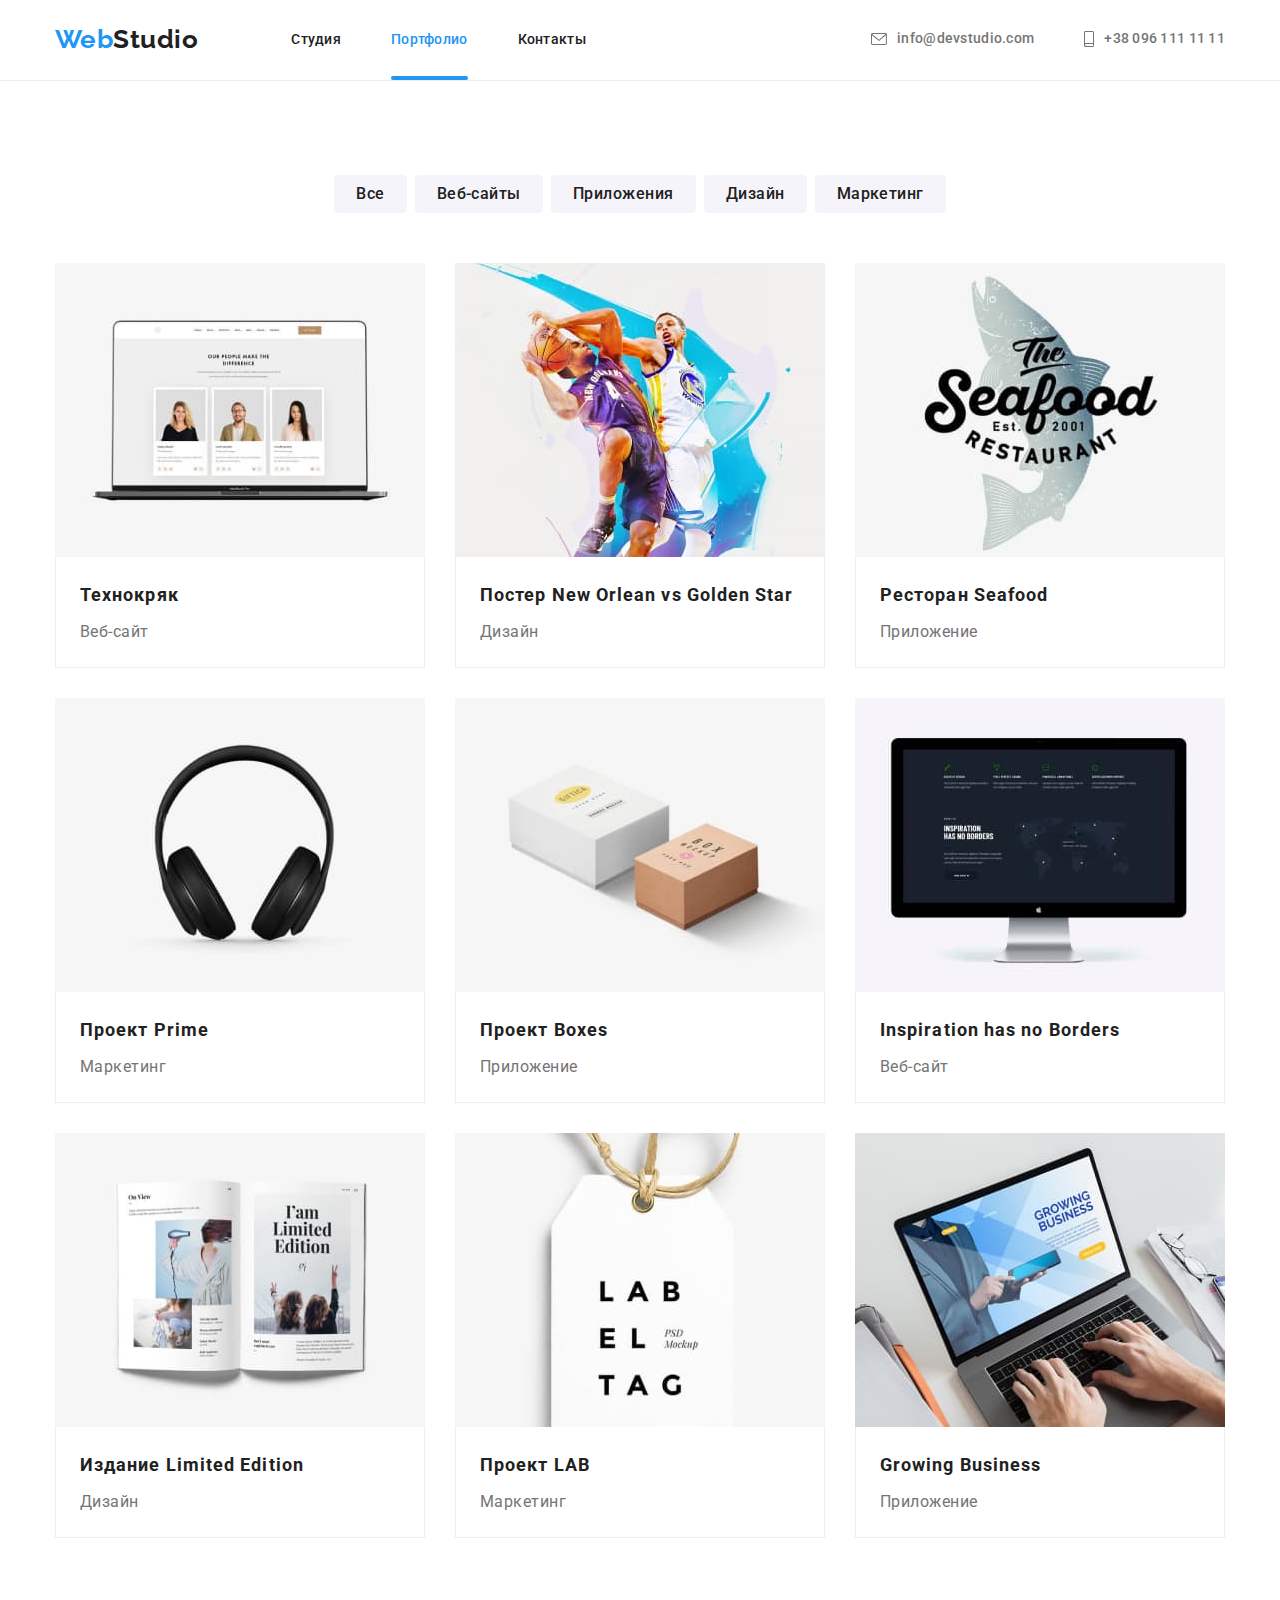
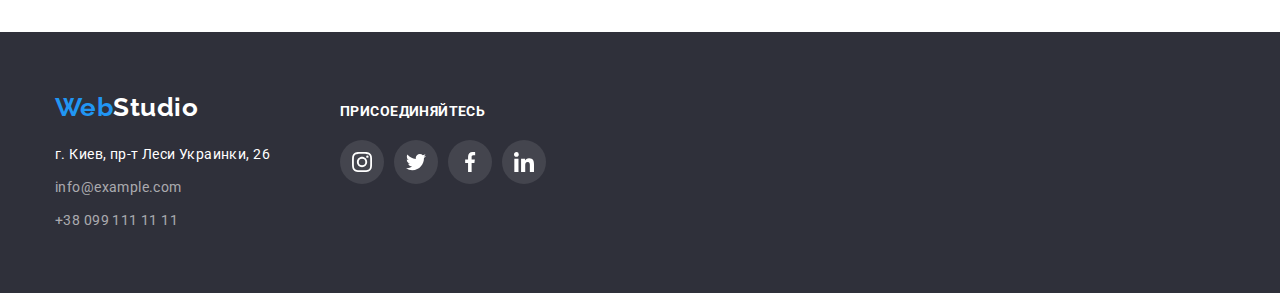
==== portfolio.html @ d1269f18 "hw-06 start" ====
<!DOCTYPE html>
<html lang="ru">

<head>
    <meta charset="UTF-8">
    <meta http-equiv="X-UA-Compatible" content="IE=edge">
    <meta name="viewport" content="width=device-width, initial-scale=1.0">
    <title>Web studio</title>
    <link rel="preconnect" href="https://fonts.googleapis.com">
    <link rel="preconnect" href="https://fonts.gstatic.com" crossorigin>
    <link href="https://fonts.googleapis.com/css2?family=Raleway:wght@700&family=Roboto:wght@400;500;700;900&display=swap"
        rel="stylesheet">
    <link rel="stylesheet" href="https://cdnjs.cloudflare.com/ajax/libs/modern-normalize/1.1.0/modern-normalize.min.css">
    <link rel="stylesheet" href="./css/styles.css" />
</head>

<body class="body">

    <!--Шапка сайта-->
    <header class="page-header">
        <div class="container">
            <nav class="main-nav">
                <a href="./index.html" class="header-logo">Web<span class="header-logo-span">Studio</span></a>
    
                <ul class="site-nav list">
                    <li class="item"><a href="./index.html" class="site-nav-link">Студия</a></li>
                    <li class="item"><a href="./portfolio.html" class="site-nav-link active">Портфолио</a></li>
                    <li class="item"><a href="./" class="site-nav-link">Контакты</a></li>
                </ul>
            </nav>
    
            <ul class="auth-nav list">
                <li class="item ">
                    <a href="mailto:info@devstudio.com" class="auth-nav-link">
                        <svg class="icon-envelope auth-nav-icon" width="16px" height="12px">
                            <use href="./images/icons.svg#icon-envelope"></use>
                        </svg>
                        info@devstudio.com</a>
                </li>
                <li class="item">
                    <a href="tel:+380961111111" class="auth-nav-link">
                        <svg class="icon-smartphone auth-nav-icon" width="10px" height="16px">
                            <use href="./images/icons.svg#icon-smartphone"></use>
                        </svg>
                        +38 096 111 11 11</a>
                </li>
            </ul>
        </div>
    </header>

    <!--Основной контент-->
    <main>

        <!-- Портфолио -->
        <section class="section">
            <h1 class="section-title-our-portfolio">Портфолио проектов</h1>
            <div class="container">
                <ul class="list filters-list">
                    <li class="item filters-item">
                        <button type="button" class="filter-button">Все</button>
                    </li>
                    <li class="item filters-item">
                        <button type="button" class="filter-button">Веб-сайты</button>
                    </li>
                    <li class="item filters-item">
                        <button type="button" class="filter-button">Приложения</button>
                    </li>
                    <li class="item filters-item">
                        <button type="button" class="filter-button">Дизайн</button>
                    </li>
                    <li class="item filters-item">
                        <button type="button" class="filter-button">Маркетинг</button>
                    </li>
                </ul>

                <ul class="list projects-list">
                    <li class="item projects-item">
                        <a href="" class="projects-link">
                            <div class="projects-img-wrapper">
                                <img src="./images/portfolio/technocrack.jpg" alt="Лаптоп с картинками людей" width="370" height="294">
                                <p class="projects-img-text">Ресурс предлагает комплексные предложения с разным уровнем функционала и сервисов. Все это позволит посетителю получить
                                исчерпывающие сведения о компании или частном лице.</p>
                            </div>
                        <div class="projects-card-wrapper">
                            <h2 class="title projects-title">Технокряк</h2>
                            <p class="text projects-text">Веб-сайт</p>
                        </div>
                        </a>
                    </li>
                    <li class="item projects-item">
                        <a href="" class="projects-link">
                            <div class="projects-img-wrapper">
                                <img src="./images/portfolio/neworleanvsgoldenstar.jpg" alt="Баскетболисты боряться за мячь" width="370"
                                    height="294">
                                <p class="projects-img-text">Ресурс предлагает комплексные предложения с разным уровнем функционала и сервисов. Все
                                    это позволит посетителю получить
                                    исчерпывающие сведения о компании или частном лице.</p>
                            </div>
                        <div class="projects-card-wrapper">
                            <h2 class="title projects-title">Постер <span lang="en">New Orlean vs Golden Star</span></h2>
                            <p class="text projects-text">Дизайн</p>
                        </div>
                        </a>
                    </li>
                    <li class="item projects-item">
                        <a href="" class="projects-link">
                            <div class="projects-img-wrapper">
                                <img src="./images/portfolio/seafood.jpg" alt="Название ресторана с рыбой на фоне" width="370" height="294">
                                <p class="projects-img-text">Ресурс предлагает комплексные предложения с разным уровнем функционала и сервисов. Все
                                    это позволит посетителю получить
                                    исчерпывающие сведения о компании или частном лице.</p>
                            </div>
                        <div class="projects-card-wrapper">
                            <h2 class="title projects-title">Ресторан <span lang="en">Seafood</span></h2>
                            <p class="text projects-text">Приложение</p>
                        </div>
                        </a>
                    </li>
                    <li class="item projects-item">
                        <a href="" class="projects-link">
                            <div class="projects-img-wrapper">
                                <img src="./images/portfolio/prime.jpg" alt="Наушники" width="370" height="294">
                                <p class="projects-img-text">Ресурс предлагает комплексные предложения с разным уровнем функционала и сервисов. Все
                                    это позволит посетителю получить
                                    исчерпывающие сведения о компании или частном лице.</p>
                            </div>
                        <div class="projects-card-wrapper">
                            <h2 class="title projects-title">Проект <span lang="en">Prime</span></h2>
                            <p class="text projects-text">Маркетинг</p>
                        </div>
                        </a>
                    </li>
                    <li class="item projects-item">
                        <a href="" class="projects-link">
                            <div class="projects-img-wrapper">
                                <img src="./images/portfolio/boxes.jpg" alt="Две небольшие коробки" width="370" height="294">
                                <p class="projects-img-text">Ресурс предлагает комплексные предложения с разным уровнем функционала и сервисов. Все
                                    это позволит посетителю получить
                                    исчерпывающие сведения о компании или частном лице.</p>
                            </div>
                        <div class="projects-card-wrapper">
                            <h2 class="title projects-title">Проект <span lang="en">Boxes</span></h2>
                            <p class="text projects-text">Приложение</p>
                        </div>
                        </a>
                    </li>
                    <li class="item projects-item">
                        <a href="" class="projects-link">
                            <div class="projects-img-wrapper">
                                <img src="./images/portfolio/hasnoborders.jpg" alt="Компьютер с картой мира" width="370" height="294">
                                <p class="projects-img-text">Ресурс предлагает комплексные предложения с разным уровнем функционала и сервисов. Все
                                    это позволит посетителю получить
                                    исчерпывающие сведения о компании или частном лице.</p>
                            </div>
                        <div class="projects-card-wrapper">
                            <h2 class="title projects-title"><span lang="en">Inspiration has no Borders</span></h2>
                            <p class="text projects-text">Веб-сайт</p>
                        </div>
                        </a>
                    </li>
                    <li class="item projects-item">
                        <a href="" class="projects-link">
                            <div class="projects-img-wrapper">
                                <img src="./images/portfolio/limitededition.jpg" alt="Книга с картинками" width="370" height="294">
                                <p class="projects-img-text">Ресурс предлагает комплексные предложения с разным уровнем функционала и сервисов. Все
                                    это позволит посетителю получить
                                    исчерпывающие сведения о компании или частном лице.</p>
                            </div>
                        <div class="projects-card-wrapper">
                            <h2 class="title projects-title">Издание <span lang="en">Limited Edition</span></h2>
                            <p class="text projects-text">Дизайн</p>
                        </div>
                        </a>
                    </li>
                    <li class="item projects-item">
                        <a href="" class="projects-link">
                            <div class="projects-img-wrapper">
                                <img src="./images/portfolio/lab.jpg" alt="бирка с надписью" width="370" height="294">
                                <p class="projects-img-text">Ресурс предлагает комплексные предложения с разным уровнем функционала и сервисов. Все
                                    это позволит посетителю получить
                                    исчерпывающие сведения о компании или частном лице.</p>
                            </div>
                        <div class="projects-card-wrapper">
                            <h2 class="title projects-title">Проект <span lang="en">LAB</span></h2>
                            <p class="text projects-text">Маркетинг</p>
                        </div>
                        </a>
                    </li>
                    <li class="item projects-item">
                        <a href="" class="projects-link">
                            <div class="projects-img-wrapper">
                                <img src="./images/portfolio/growingbusiness.jpg" alt="Лаптоп на экране человек с телефоном и надпись Growing business" width="370" height="294">
                                <p class="projects-img-text">Ресурс предлагает комплексные предложения с разным уровнем функционала и сервисов. Все
                                    это позволит посетителю получить
                                    исчерпывающие сведения о компании или частном лице.</p>
                                </div>
                        <div class="projects-card-wrapper">
                            <h2 class="title projects-title"><span lang="en">Growing Business</span></h2>
                            <p class="text projects-text">Приложение</p></div>
                        </a>
                    </li>
                </ul>
            </div>
        </section>

    </main>

    <!--Подвал-->
    <footer class="footer">
        <div class="container">
            <address class="footer-address">
                <a class="footer-logo" href="./index.html">Web<span class="footer-logo span">Studio</span></a>
                <ul class="address list">
                    <li class="item-address">
                        <a href="https://goo.gl/maps/AirsbdC57sYQPZAz8" target="_blank" rel="noopener noreferrer"
                            class="footer-link address">г. Киев, пр-т Леси Украинки, 26
                        </a>
                    </li>
                    <li class="item-address"><a href="mailto:info@dexample.com"
                            class="footer-link link">info@example.com</a></li>
                    <li class="item-address"><a href="tel:+380991111111" class="footer-link link">+38 099 111 11 11</a></li>
                </ul>
            </address>
    
            <div class="connect">
                <h2 class="connect-title">присоединяйтесь</h2>
                <ul class="connect-links list">
                    <li class="links-item">
                        <a href="" class="connect-links_social-items">
                            <svg class="icon" width="20px" height="20px">
                                <use href="./images/icons.svg#icon-instagram"></use>
                            </svg>
                        </a>
                    </li>
                    <li class="links-item">
                        <a href="" class="connect-links_social-items">
                            <svg class="icon" width="20px" height="20px">
                                <use href="./images/icons.svg#icon-twitter"></use>
                            </svg>
                        </a>
                    </li>
                    <li class="links-item">
                        <a href="" class="connect-links_social-items">
                            <svg class="icon" width="20px" height="20px">
                                <use href="./images/icons.svg#icon-facebook"></use>
                            </svg>
                        </a>
                    </li>
                    <li class="links-item">
                        <a href="" class="connect-links_social-items">
                            <svg class="icon" width="20px" height="20px">
                                <use href="./images/icons.svg#icon-linkedin"></use>
                            </svg>
                        </a>
                    </li>
                </ul>
            </div>
        </div>
    </footer>
</body>



</html>
---- css/styles.css ----
:root {
  --main-color: #757575;
  --secondary-color: #212121;
  --extra-color: #f5f4fa;

  --accent-color: #2196f3;
  --white-color: #ffffff;
  --grey-color: #2f303a;

  --icons-color: #afb1b8;
}

.body {
  background-color: var(--white-color);
  color: var(--main-color);

  font-family: Roboto, sans-serif;
  letter-spacing: 0.03em;
}

.list {
  list-style: none;
}

h1,
h2,
h3,
h4,
h5,
h6,
p {
  margin: 0;
}

ul,
li {
  padding: 0;
  margin: 0;
}

img {
  display: block;
}

.container {
  width: 1200px;
  margin-left: auto;
  margin-right: auto;
  padding-left: 15px;
  padding-right: 15px;
}

/* PAGE-HEADER */

.page-header {
  border-bottom: 1px solid #ececec;
  padding-top: 24px;
  padding-bottom: 25px;
}

.page-header .container {
  display: flex;
}

/* NAV */

.main-nav,
.auth-nav,
.site-nav {
  display: flex;
  align-items: center;
}

.header-logo {
  margin-right: 93px;
}

.header-logo,
.footer-logo {
  color: var(--accent-color);

  font-family: Raleway, sans-serif;
  font-weight: 700;
  font-size: 26px;
  line-height: 1.19;
  text-decoration: none;
}

.header-logo-span {
  color: var(--secondary-color);
}

.site-nav .item + .item {
  margin-left: 50px;
}

.site-nav-link {
  position: relative;

  color: var(--secondary-color);

  font-weight: 500;
  font-size: 14px;
  line-height: 1.14;
  letter-spacing: 0.02em;
  text-decoration: none;

  transition: color 250ms cubic-bezier(0.4, 0, 0.2, 1);
}

.site-nav-link.active {
  color: var(--accent-color);
}

.site-nav-link.active::after {
  content: '';
  display: inline-block;
  width: 100%;
  height: 4px;

  position: absolute;
  bottom: 0;
  left: 0;
  transform: translatey(33px);

  background-color: var(--accent-color);
  border-radius: 2px;
}

.site-nav-link:hover,
.site-nav-link:focus {
  color: var(--accent-color);
}

.auth-nav .item:last-child {
  margin-left: 50px;
}

.auth-nav {
  margin-left: auto;
}

.auth-nav .item {
  fill: var(--main-color);
}

.auth-nav-link {
  display: flex;
  align-items: center;
  color: inherit;

  font-weight: 500;
  font-size: 14px;
  line-height: 1.14;
  letter-spacing: 0.02em;
  list-style: none;
  text-decoration: none;

  transition: color 250ms cubic-bezier(0.4, 0, 0.2, 1), fill 250ms cubic-bezier(0.4, 0, 0.2, 1);
}

.auth-nav-icon {
  margin-right: 10px;
}

.auth-nav-link:hover,
.auth-nav-link:focus {
  color: var(--accent-color);
  fill: var(--accent-color);
}

/* HERO */

.hero {
  padding-top: 200px;
  padding-bottom: 200px;
  margin-left: auto;
  margin-right: auto;
  max-width: 1600px;
  height: 600px;

  background-color: var(--grey-color);
  background-position: center;
  background-repeat: no-repeat;
  background-size: cover;
  background-image: linear-gradient(rgba(47, 48, 58, 0.4), rgba(47, 48, 58, 0.4)),
    url('../images/banner-img.jpg');
}
.hero-title {
  margin-bottom: 30px;

  color: var(--white-color);
  font-weight: 900;
  font-size: 44px;
  line-height: 1.36;
  text-align: center;
  letter-spacing: 0.06em;
  text-transform: uppercase;
}

/* BUTTONS */
.hero-button {
  min-width: 200px;
  display: block;
  padding: 10px 22px 10px 22px;
  margin-left: auto;
  margin-right: auto;

  color: var(--white-color);
  background-color: var(--accent-color);

  font-family: roboto, sans-serif;
  font-weight: 700;
  font-size: 16px;
  line-height: 1.88;
  border-radius: 4px;

  border-style: hidden;
  letter-spacing: 0.06em;

  cursor: pointer;

  transition: background-color 250ms cubic-bezier(0.4, 0, 0.2, 1);
}

.hero-button:hover,
.hero-button:focus {
  background-color: #188ce8;
}

.filter-button {
  padding: 6px 22px 6px 22px;

  color: var(--secondary-color);
  background-color: var(--extra-color);

  font-family: roboto, sans-serif;
  font-weight: 500;
  font-size: 16px;
  line-height: 1.62;
  letter-spacing: 0.03em;
  border-radius: 4px;
  border: none;
  cursor: pointer;

  transition: color 250ms cubic-bezier(0.4, 0, 0.2, 1),
    background-color 250ms cubic-bezier(0.4, 0, 0.2, 1),
    box-shadow 250ms cubic-bezier(0.4, 0, 0.2, 1);
}

.filter-button:hover,
.filter-button:focus {
  color: var(--white-color);
  background-color: var(--accent-color);
  box-shadow: 0px 3px 1px rgba(0, 0, 0, 0.1), 0px 1px 2px rgba(0, 0, 0, 0.08),
    0px 2px 2px rgba(0, 0, 0, 0.12);
}

.filter-button.active {
  box-shadow: 0px 3px 1px rgba(0, 0, 0, 0.1), 0px 1px 2px rgba(0, 0, 0, 0.08),
    0px 2px 2px rgba(0, 0, 0, 0.12);
  border-radius: 4px;

  color: var(--white-color);
  background-color: var(--accent-color);
}

.modal-close-button {
  display: flex;
  justify-content: center;
  align-items: center;

  position: absolute;
  top: 8px;
  right: 8px;

  width: 30px;
  height: 30px;
  border: 1px solid rgba(0, 0, 0, 0.1);
  border-radius: 50%;

  padding: 0px;

  cursor: pointer;

  background-color: var(--white-color);
}

.close-icon {
  fill: #000000;
}

/* SECTION  */

.section .main-titel {
  color: var(--secondary-color);

  font-weight: 700;
  font-size: 36px;
  line-height: 1.17;
  text-align: center;
}

.section {
  padding-top: 94px;
  padding-bottom: 94px;
}

/* VISUALI HIDDEN */

.advantages-main-title {
  position: absolute;
  width: 1px;
  height: 1px;
  margin: -1px;
  border: 0;
  padding: 0;
  white-space: nowrap;
  clip-path: inset(100%);
  clip: rect(0 0 0 0);
  overflow: hidden;
}

/* ADVANTAGES */
.advantages-list {
  display: flex;
}

.advantages-item {
  margin-right: 30px;
  width: calc((100% - 90px) / 4);
}

.advantages-item:nth-child(4n) {
  margin-right: 0;
}

.advantages-title {
  color: var(--secondary-color);

  margin-top: 30px;
  font-weight: 700;
  font-size: 14px;
  line-height: 1.14;
  text-transform: uppercase;
}

.advantages-text {
  margin-top: 10px;
  font-size: 14px;
  line-height: 1.71;
}

.advantages-box {
  display: flex;
  justify-content: center;
  align-items: center;
  height: 120px;

  border-radius: 4px;
  background-color: var(--extra-color);
}

/* OUR-WORK */

.our-work {
  padding-top: 0px;
}

.work-list {
  margin-top: 50px;
  display: flex;
}

.work-item:not(:last-child) {
  margin-right: 30px;
}

.work-item-wrapper {
  position: relative;
}

.work-text {
  position: absolute;
  left: 0px;
  bottom: 0px;

  display: flex;
  justify-content: center;
  align-items: center;

  width: 100%;
  height: 70px;

  font-weight: 700;
  font-size: 14px;
  line-height: 1.14;
  text-align: center;
  letter-spacing: 0.03em;
  text-transform: uppercase;

  background-color: rgba(47, 48, 58, 0.8);
  color: var(--white-color);
}

/* TEAM */

.ourteam-section {
  background-color: var(--extra-color);
}

.team-list,
.social-links {
  display: flex;
}

.team-item {
  width: calc((100% -90px) / 4);
  margin-right: 30px;

  box-shadow: 0px 1px 3px rgba(0, 0, 0, 0.12), 0px 1px 1px rgba(0, 0, 0, 0.14),
    0px 2px 1px rgba(0, 0, 0, 0.2);
  border-radius: 0px 0px 4px 4px;

  background-color: var(--white-color);
  text-align: center;
}

.team-item:nth-child(4n) {
  margin-right: 0px;
}

.team-list {
  margin-top: 50px;
}

.team-name-wrapper {
  padding-top: 30px;
  padding-bottom: 30px;
}

.team-text {
  font-size: 16px;
  line-height: 1.19;
}

.team-title {
  margin-bottom: 10px;

  color: var(--secondary-color);

  font-weight: 500;
  font-size: 16px;
  line-height: 1.19;
  letter-spacing: 0.03em;
}

.social-links {
  display: flex;
  justify-content: center;
}

.social-links_social-items {
  display: flex;
  justify-content: center;
  align-items: center;

  width: 44px;
  height: 44px;
  border-radius: 50%;
  background-color: var(--white-color);

  fill: var(--icons-color);

  transition: background-color 250ms cubic-bezier(0.4, 0, 0.2, 1);
}

.social-links {
  margin-top: 16px;
}

.social-links .links-item:not(:last-child) {
  margin-right: 10px;
}

.social-links_social-items:hover,
.social-links_social-items:focus {
  background-color: var(--accent-color);
}

.social-links_social-items .icon {
  transition: fill 250ms cubic-bezier(0.4, 0, 0.2, 1);
}

.social-links_social-items:hover .icon,
.social-links_social-items:focus .icon {
  fill: var(--white-color);
}
/* CLIENTS */

.clients-list {
  display: flex;
  margin-top: 50px;
}

.clients-item:not(:last-child) {
  margin-right: 30px;
}
.clients-link {
  display: flex;
  justify-content: center;
  align-items: center;
  width: 170px;
  height: 92px;

  border: 1px solid var(--icons-color);
  border-radius: 4px;

  fill: var(--icons-color);

  transition: border 250ms cubic-bezier(0.4, 0, 0.2, 1);
}

.clients-link:hover,
.clients-link:focus {
  border: 1px solid var(--accent-color);
}

.clients-link .icon {
  transition: fill 250ms cubic-bezier(0.4, 0, 0.2, 1);
}

.clients-link:hover .icon,
.clients-link:focus .icon {
  fill: var(--accent-color);
}

/* PROJECTS PORTFOLIO */

.section-title-our-portfolio {
  position: absolute;
  width: 1px;
  height: 1px;
  margin: -1px;
  border: 0;
  padding: 0;
  white-space: nowrap;
  clip-path: inset(100%);
  clip: rect(0 0 0 0);
  overflow: hidden;
}

.filters-list {
  display: flex;
  justify-content: center;
}

.filters-item:not(:last-child) {
  margin-right: 8px;
}

.projects-list {
  display: flex;
  flex-wrap: wrap;

  margin-top: 50px;
}

.projects-item {
  margin-right: 30px;
  margin-bottom: 30px;
}

.projects-item:nth-child(3n) {
  margin-right: 0px;
}

.projects-item:nth-last-child(-n + 3) {
  margin-bottom: 0px;
}

.projects-link {
  display: block;
  color: var(--main-color);

  font-size: 16px;
  line-height: 1.88;
  text-decoration: none;

  transition: box-shadow 250ms cubic-bezier(0.4, 0, 0.2, 1);
}

.projects-link:hover,
.projects-link:focus {
  box-shadow: 0px 1px 1px rgba(0, 0, 0, 0.12), 0px 4px 4px rgba(0, 0, 0, 0.06),
    1px 4px 6px rgba(0, 0, 0, 0.16);
}

.projects-card-wrapper {
  padding: 20px 24px 20px 24px;

  border: 1px solid #eeeeee;
  border-top: none;
}

.projects-title {
  color: var(--secondary-color);

  font-weight: 700;
  font-size: 18px;
  line-height: 2;
  letter-spacing: 0.06em;
  text-align: left;
}

.projects-text {
  margin-top: 4px;
}

.projects-img-wrapper {
  display: block;
  width: 100%;
  height: 100%;

  position: relative;

  overflow-y: hidden;
}

.projects-img-text {
  position: absolute;

  padding: 63px 24px;

  font-weight: 400;
  font-size: 18px;
  line-height: 1.6;
  /* or 156% */

  letter-spacing: 0.03em;
  color: var(--white-color);
  background-color: rgba(33, 150, 243, 0.9);

  transition: transform 250ms cubic-bezier(0.4, 0, 0.2, 1);
}

.projects-link:hover .projects-img-text,
.projects-link:focus .projects-img-text {
  transform: translatey(-100%);
}

/* CONNECT */

.connect-title {
  font-weight: 700;
  font-size: 14px;
  line-height: 1.14;
  letter-spacing: 0.03em;
  text-transform: uppercase;

  color: #ffffff;
}

.connect {
  margin-left: 70px;
}

.connect-links {
  display: flex;
  margin-top: 20px;
}

.connect-links_social-items {
  display: flex;
  justify-content: center;
  align-items: center;

  width: 44px;
  height: 44px;
  border-radius: 50%;
  background-color: rgba(255, 255, 255, 0.1);

  fill: var(--white-color);

  transition: background-color 250ms cubic-bezier(0.4, 0, 0.2, 1);
}

.connect-links .links-item:not(:last-child) {
  margin-right: 10px;
}

.connect-links_social-items:hover,
.connect-links_social-items:focus {
  background-color: var(--accent-color);
}

/* email-input */

.email-form-container {
  margin-left: 93px;
}

.email-input-title {
  font-weight: 700;
  font-size: 14px;
  line-height: 1.14;
  letter-spacing: 0.03em;
  text-transform: uppercase;

  color: #ffffff;
}

.email-form {
  display: flex;
  align-items: center;
  margin-top: 20px;
}

.email-input {
  width: 358px;
  height: 50px;

  padding: 16px 15px;
  color: rgba(255, 255, 255, 0.6);
  border: 1px solid rgba(255, 255, 255, 0.3);
  border-radius: 4px;
  background-color: transparent;
}

.email-submit-button {
  display: flex;
  justify-content: center;
  align-items: center;
  width: 200px;
  height: 50px;
  margin-left: 12px;

  font-weight: 700;
  font-size: 16px;
  line-height: 1.88;
  letter-spacing: 0.06em;
  color: var(--white-color);

  background-color: #2196f3;
  border: none;
  box-shadow: 0px 4px 4px rgba(0, 0, 0, 0.15);
  border-radius: 4px;
}

.icon-send {
  margin-left: 10px;
  fill: #ffffff;
}

/* BACKDROP */

.backdrop {
  position: fixed;
  width: 100%;
  height: 100%;
  top: 0;
  left: 0;

  background-color: rgba(0, 0, 0, 0.2);

  transition: opacity 1000ms cubic-bezier(0.4, 0, 0.2, 1),
    visibility 1000ms cubic-bezier(0.4, 0, 0.2, 1);
}

.backdrop.is-hidden {
  opacity: 0;
  visibility: hidden;
  pointer-events: none;
}

/* MODAL */

.modal {
  position: absolute;
  width: 528px;
  height: 581px;
  top: 50%;
  left: 50%;
  transform: translate(-50%, -50%);

  background-color: var(--white-color);
}

/* FOOTER */

.footer {
  padding-top: 60px;
  padding-bottom: 60px;

  background-color: var(--grey-color);
  margin-right: auto;
  margin-left: auto;
}

.footer .container {
  display: flex;
  align-items: baseline;
}

.footer-logo {
  font-family: raleway, sans-serif;
  font-weight: 700;
  font-size: 26px;
  line-height: 1.19;
  font-style: normal;
  text-decoration: none;
}

.footer-logo.span {
  color: var(--white-color);
}

.footer-link.address {
  display: flex;
}

.item-address .footer-link {
  color: rgba(255, 255, 255, 0.6);

  font-weight: 400;
  font-style: normal;
  font-size: 14px;
  line-height: 1.71;
  letter-spacing: 0.03em;
  text-decoration: none;

  transition: color 250ms cubic-bezier(0.4, 0, 0.2, 1);
}

.item-address .footer-link:hover,
.item-address .footer-link:focus {
  color: var(--accent-color);
}

.item-address .footer-link.address {
  color: var(--white-color);

  transition: color 250ms cubic-bezier(0.4, 0, 0.2, 1);
}

.item-address .footer-link.address:hover,
.item-address .footer-link.address:focus {
  color: var(--accent-color);
}

.address.list {
  margin-top: 20px;
}

.address .item-address:not(:last-child) {
  margin-bottom: 9px;
}
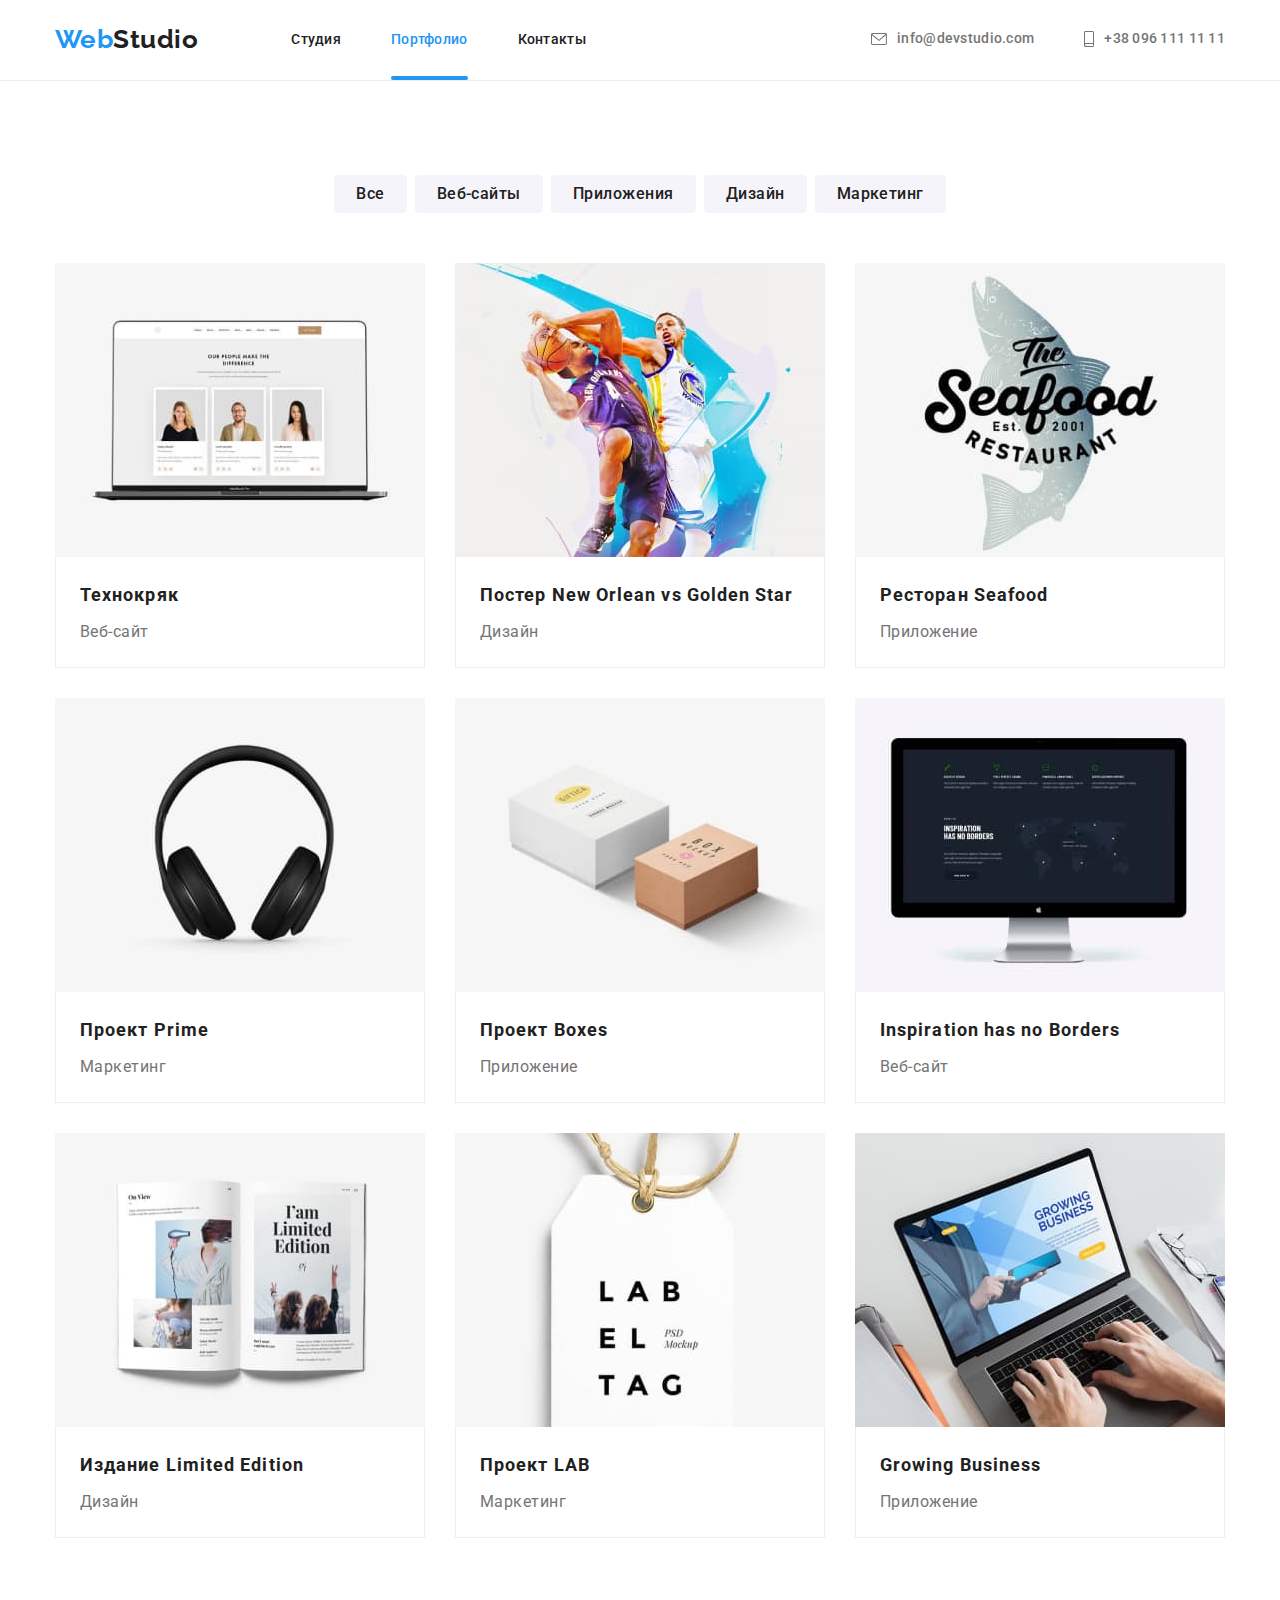
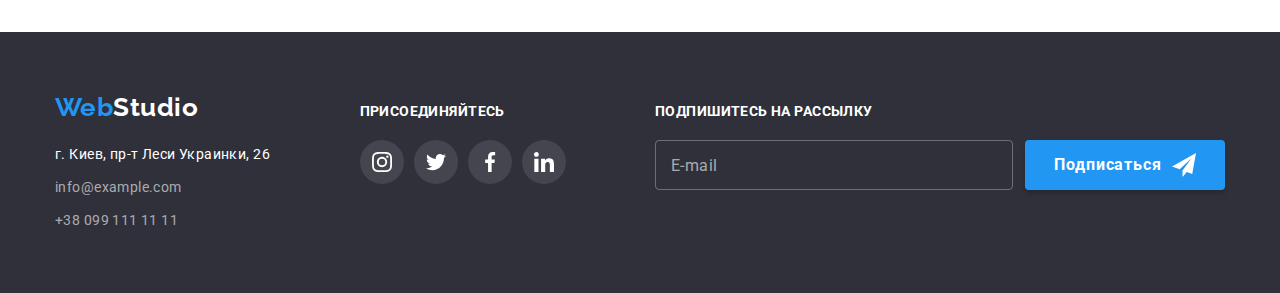
==== commit d7bbbb47: "modal form complete" ====
--- a/portfolio.html
+++ b/portfolio.html
@@ -223,7 +223,7 @@
             </address>
     
             <div class="connect">
-                <h2 class="connect-title">присоединяйтесь</h2>
+                <h2 class="connect-title title">присоединяйтесь</h2>
                 <ul class="connect-links list">
                     <li class="links-item">
                         <a href="" class="connect-links_social-items">
@@ -254,6 +254,20 @@
                         </a>
                     </li>
                 </ul>
+            </div>
+    
+            <div class="footer-email-form-container">
+                <p class="footer-email-input-title">Подпишитесь на рассылку</p>
+                <form class="footer-email-form">
+                    <label for="footer-e-mail" class="footer-email-field"></label>
+                    <input type="email" class="footer-email-input" name="e-mail" id="footer-e-mail" placeholder="E-mail"
+                        pattern="[a-z0-9._%+-]+@[a-z0-9.-]+\.[a-z]{2,}$">
+                    <button type="submit" class="footer-email-submit-button">Подписаться
+                        <svg class="icon icon-send" width="24px" height="24px">
+                            <use href="./images/icons.svg#icon-send"></use>
+                        </svg>
+                    </button>
+                </form>
             </div>
         </div>
     </footer>
--- a/css/styles.css
+++ b/css/styles.css
@@ -8,6 +8,8 @@
   --grey-color: #2f303a;
 
   --icons-color: #afb1b8;
+
+  --transition-cubic: 250ms cubic-bezier(0.4, 0, 0.2, 1);
 }
 
 .body {
@@ -288,6 +290,12 @@
 
 .close-icon {
   fill: #000000;
+  transition: fill var(--transition-cubic);
+}
+
+.close-icon:hover,
+.modal-close-button:focus {
+  fill: var(--accent-color);
 }
 
 /* SECTION  */
@@ -308,7 +316,7 @@
 
 /* VISUALI HIDDEN */
 
-.advantages-main-title {
+.visuali-hidden {
   position: absolute;
   width: 1px;
   height: 1px;
@@ -661,10 +669,6 @@
   color: #ffffff;
 }
 
-.connect {
-  margin-left: 70px;
-}
-
 .connect-links {
   display: flex;
   margin-top: 20px;
@@ -696,11 +700,11 @@
 
 /* email-input */
 
-.email-form-container {
-  margin-left: 93px;
-}
-
-.email-input-title {
+.footer-email-form-container {
+  justify-self: flex-end;
+}
+
+.footer-email-input-title {
   font-weight: 700;
   font-size: 14px;
   line-height: 1.14;
@@ -710,30 +714,45 @@
   color: #ffffff;
 }
 
-.email-form {
+.footer-email-form {
   display: flex;
   align-items: center;
   margin-top: 20px;
 }
 
-.email-input {
+.footer-email-input {
   width: 358px;
   height: 50px;
 
+  font-style: normal;
+  font-weight: 400;
+  font-size: 16px;
+  line-height: 1.25;
+  letter-spacing: 0.03em;
+
+  display: flex;
+  align-items: center;
+
+  color: var(--white-color);
+
   padding: 16px 15px;
-  color: rgba(255, 255, 255, 0.6);
   border: 1px solid rgba(255, 255, 255, 0.3);
   border-radius: 4px;
   background-color: transparent;
 }
 
-.email-submit-button {
+.footer-email-input::placeholder {
+  color: rgba(255, 255, 255, 0.6);
+}
+
+.footer-email-submit-button {
   display: flex;
   justify-content: center;
   align-items: center;
   width: 200px;
   height: 50px;
   margin-left: 12px;
+  padding: 0px;
 
   font-weight: 700;
   font-size: 16px;
@@ -745,6 +764,15 @@
   border: none;
   box-shadow: 0px 4px 4px rgba(0, 0, 0, 0.15);
   border-radius: 4px;
+
+  cursor: pointer;
+
+  transition: background-color 250ms cubic-bezier(0.4, 0, 0.2, 1);
+}
+
+.footer-email-submit-button:hover,
+.footer-email-submit-button:focus {
+  background-color: #188ce8;
 }
 
 .icon-send {
@@ -784,6 +812,183 @@
   transform: translate(-50%, -50%);
 
   background-color: var(--white-color);
+  box-shadow: 0px 1px 3px rgba(0, 0, 0, 0.12), 0px 1px 1px rgba(0, 0, 0, 0.14),
+    0px 2px 1px rgba(0, 0, 0, 0.2);
+  border-radius: 4px;
+}
+
+.modal-contact-form {
+  display: flex;
+  flex-direction: column;
+  padding: 40px;
+  margin-bottom: 10px;
+}
+
+.modal-contact-form-title {
+  margin-bottom: 14px;
+
+  font-weight: 700;
+  font-size: 20px;
+  line-height: 1.15;
+  text-align: center;
+  letter-spacing: 0.03em;
+
+  color: var(--secondary-color);
+}
+
+.modal-contact-field-type {
+  display: block;
+  margin-bottom: 4px;
+
+  font-weight: 400;
+  font-size: 12px;
+  line-height: 1.17;
+  letter-spacing: 0.01em;
+
+  color: var(--main-color);
+}
+
+.modal-contact-field-wrapper {
+  position: relative;
+  display: flex;
+}
+
+.modal-contact-input {
+  width: 100%;
+  height: 40px;
+  padding-left: 42px;
+  margin-bottom: 10px;
+
+  border: 1px solid rgba(33, 33, 33, 0.2);
+  border-radius: 4px;
+
+  transition: border-color var(--transition-cubic);
+}
+
+.modal-contact-input-icon {
+  top: 0px;
+  left: 0px;
+
+  margin: 11px 12px;
+
+  position: absolute;
+
+  transition: fill var(--transition-cubic);
+}
+
+.modal-contact-input:focus {
+  outline: none;
+  border-color: var(--accent-color);
+}
+
+.modal-contact-input:focus + .modal-contact-input-icon {
+  fill: var(--accent-color);
+}
+
+.modal-contact-message {
+  width: 100%;
+  height: 120px;
+
+  padding: 12px 16px;
+  margin-bottom: 20px;
+
+  font-weight: 400;
+  font-size: 14px;
+  line-height: 1.14;
+  letter-spacing: 0.01em;
+
+  border: 1px solid rgba(33, 33, 33, 0.2);
+  border-radius: 4px;
+
+  resize: none;
+
+  transition: border-color var(--transition-cubic);
+}
+
+.modal-contact-form-button {
+  display: flex;
+  justify-content: center;
+  align-items: center;
+  width: 200px;
+  height: 50px;
+  margin-left: auto;
+  margin-right: auto;
+  padding: 0px;
+
+  font-weight: 700;
+  font-size: 16px;
+  line-height: 1.88;
+  letter-spacing: 0.06em;
+  color: var(--white-color);
+
+  background-color: #2196f3;
+  border: none;
+  box-shadow: 0px 4px 4px rgba(0, 0, 0, 0.15);
+  border-radius: 4px;
+
+  cursor: pointer;
+
+  transition: background-color 250ms cubic-bezier(0.4, 0, 0.2, 1);
+}
+.modal-contact-form-button:hover,
+.modal-contact-form-button:focus {
+  background-color: #188ce8;
+}
+
+.modal-contact-message::placeholder {
+  color: rgba(117, 117, 117, 0.5);
+}
+
+.modal-contact-message:focus {
+  outline: none;
+  border-color: var(--accent-color);
+}
+
+.modal-contact-field-policy {
+  display: flex;
+  align-items: center;
+  align-self: center;
+
+  margin-bottom: 30px;
+
+  font-weight: 400;
+  font-size: 14px;
+  line-height: 1.71;
+  letter-spacing: 0.03em;
+
+  color: var(--main-color);
+}
+
+.modal-contact-field-policy:before {
+  content: '';
+  display: inline-block;
+
+  margin-right: 9px;
+
+  width: 16px;
+  height: 15px;
+
+  border: 2px solid var(--secondary-color);
+  border-radius: 2px;
+
+  transition: border-color var(--transition-cubic);
+
+  cursor: pointer;
+}
+
+.modal-contact-field-policy-checkbox:focus + .modal-contact-field-policy:before {
+  border-color: var(--accent-color);
+}
+
+.modal-contact-field-policy-checkbox:checked + .modal-contact-field-policy:before {
+  background-image: url(../images/icon-check.svg);
+  background-color: var(--accent-color);
+  border-color: var(--accent-color);
+}
+
+.terms-of-an-agreement {
+  text-decoration: underline;
+  color: var(--accent-color);
 }
 
 /* FOOTER */
@@ -799,6 +1004,7 @@
 
 .footer .container {
   display: flex;
+  justify-content: space-between;
   align-items: baseline;
 }
 
